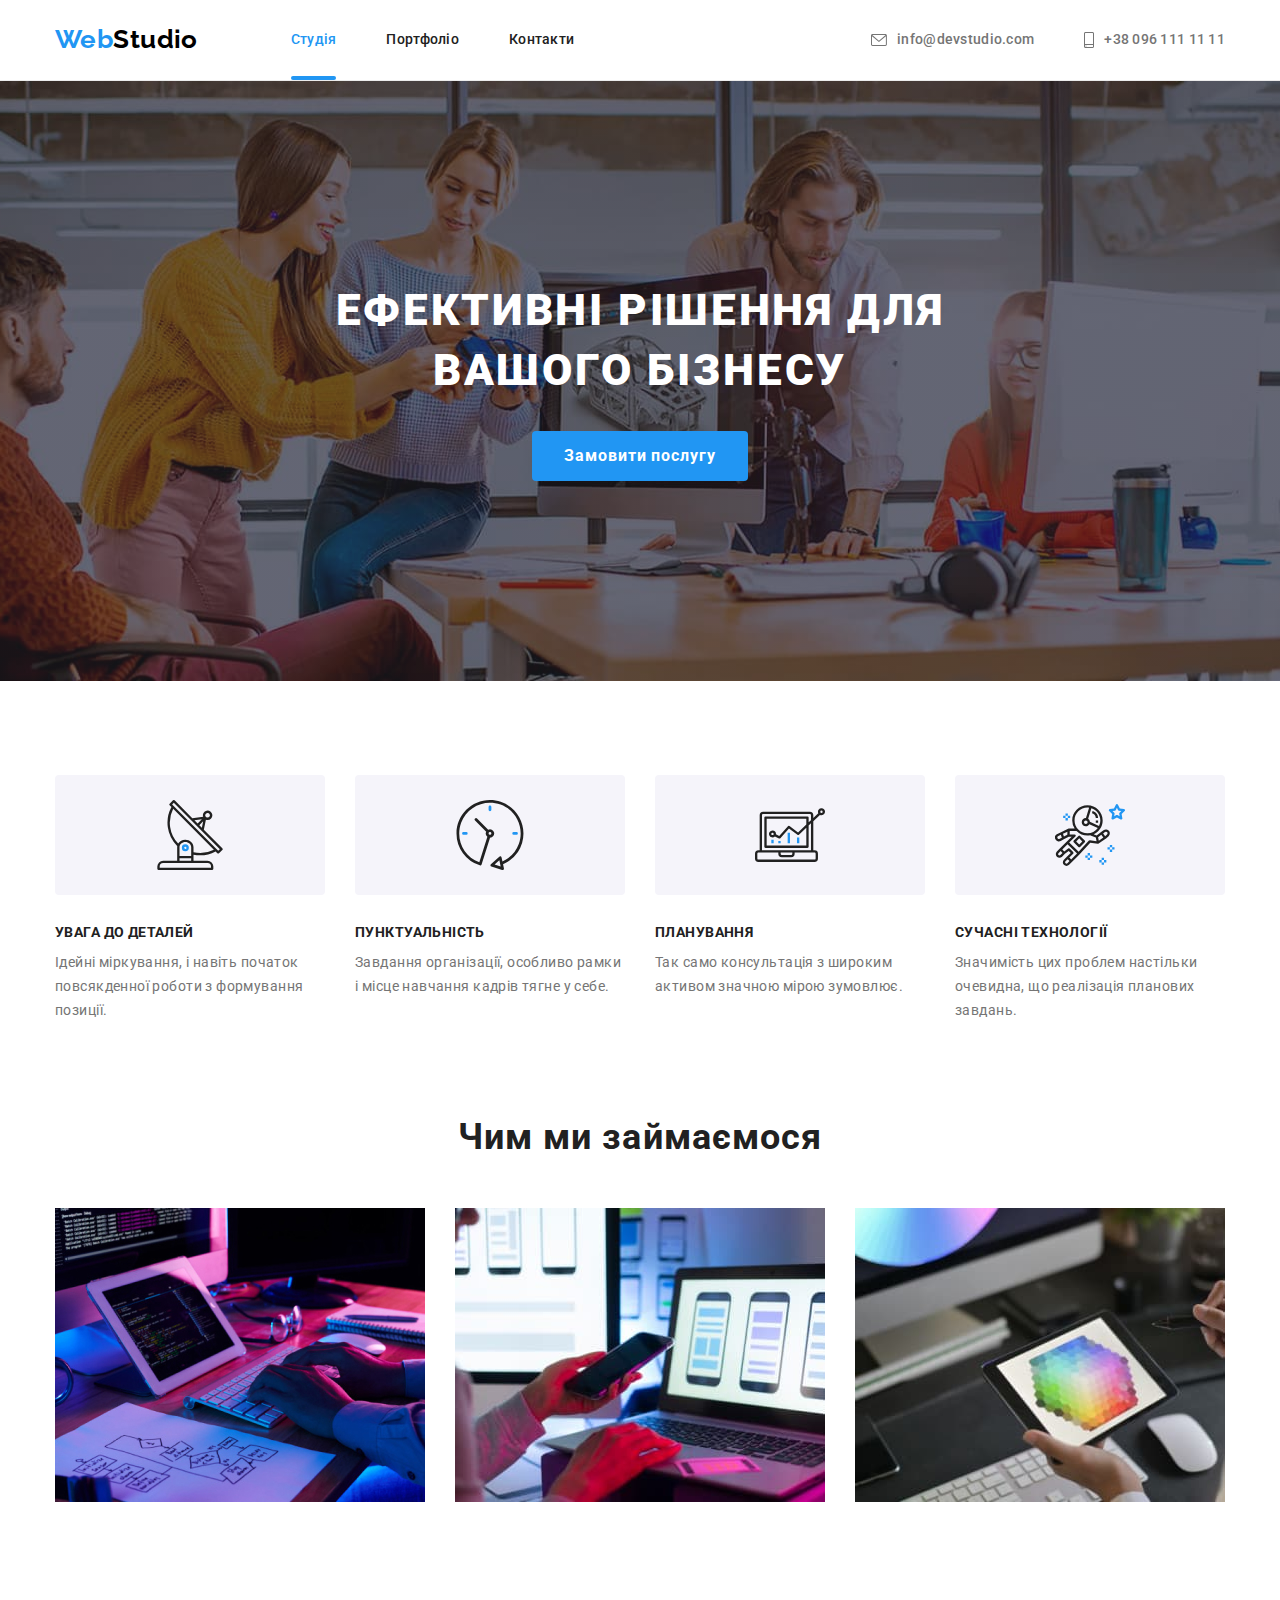
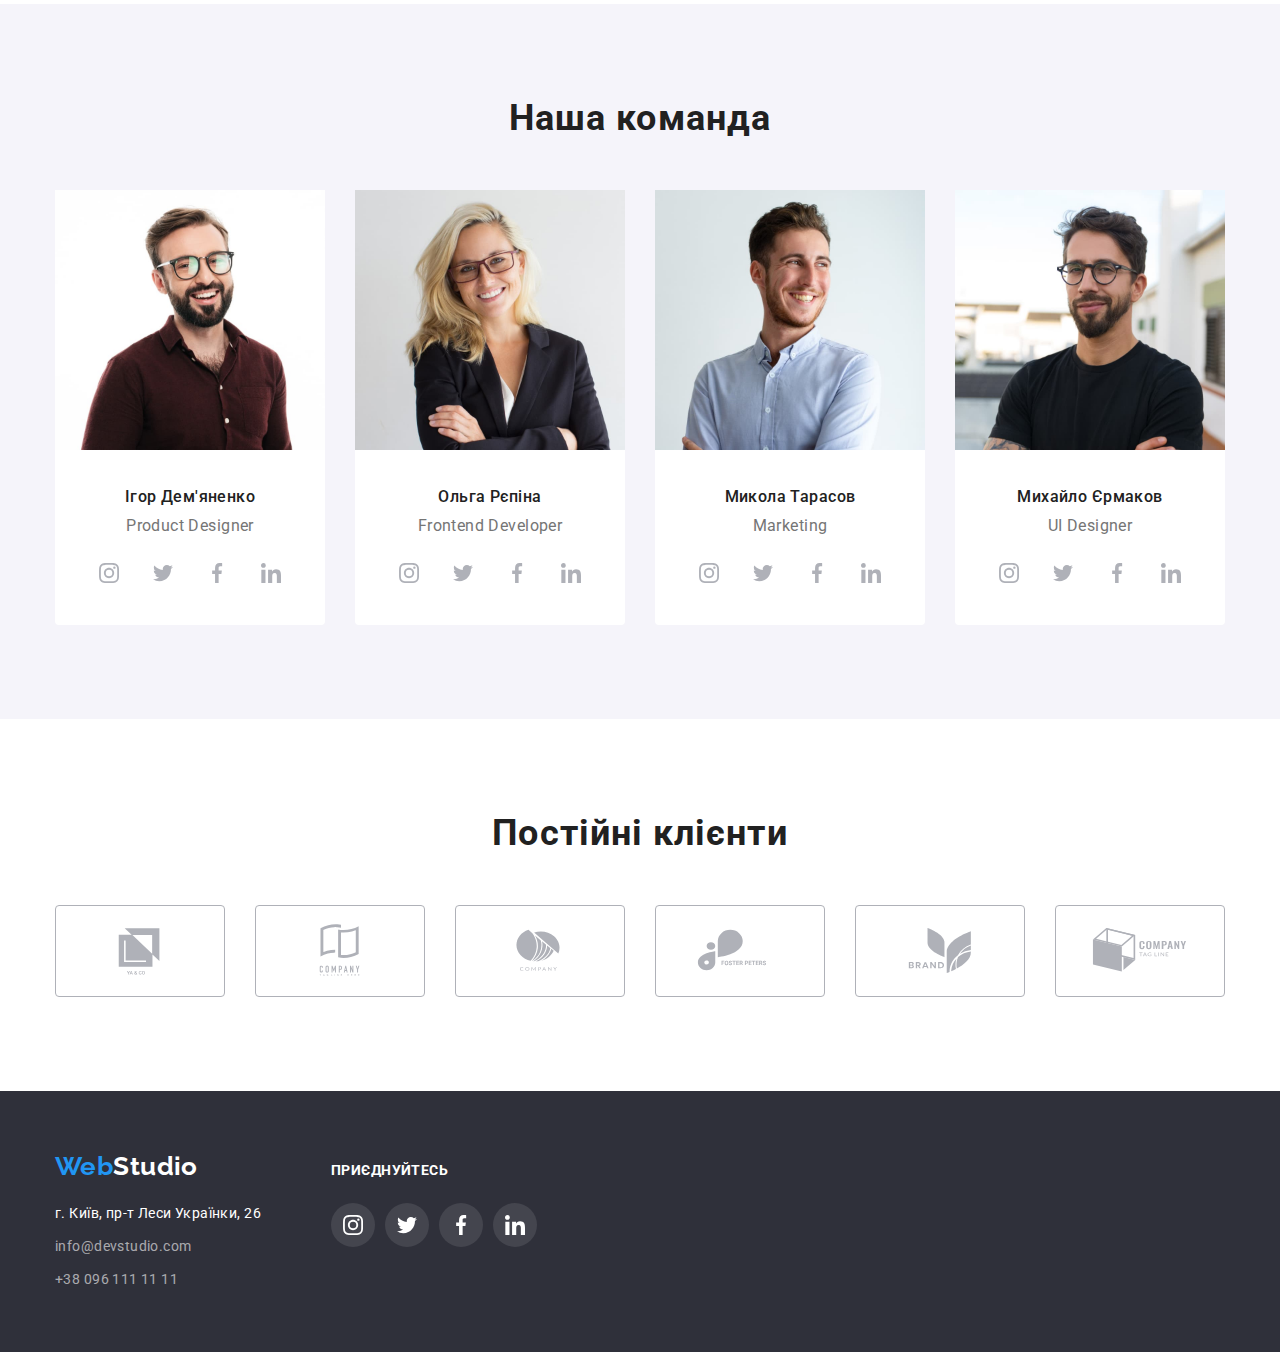
==== index.html @ 1174eaee "Homework5" ====
<!DOCTYPE html>
<html lang="uk">
  <head>
    <meta charset="UTF-8" />
    <meta http-equiv="X-UA-Compatible" content="IE=edge" />
    <meta name="viewport" content="width=device-width, initial-scale=1.0" />
    <title>Document</title>
    <link
      href="https://fonts.googleapis.com/css2?family=Raleway:wght@700&family=Roboto:wght@400;500;700;900&display=swap"
      rel="stylesheet"
    />
    <link
      rel="stylesheet"
      href="https://cdnjs.cloudflare.com/ajax/libs/modern-normalize/1.1.0/modern-normalize.min.css
"
    />
    <link rel="stylesheet" href="./css/styles.css" />
  </head>
  <body>
    <!-- Верхня лінія -->
    <header class="page-header">
      <!-- Меню nav -->
      <div class="container main-block">
        <nav class="main-nav">
          <a href="./index.html" class="logo"
            ><span class="logo-web">Web</span>Studio</a
          >
          <ul class="site-nav list">
            <li class="item">
              <a href="./index.html" class="link current">Студія</a>
            </li>
            <li class="item">
              <a href="./portfolio.html" class="link">Портфоліо</a>
            </li>
            <li class="item"><a href="#" class="link">Контакти</a></li>
          </ul>
        </nav>
        <ul class="contact-list list">
          <li class="item">
            <a href="mailto:info@devstudio.com" class="contact"
              ><svg class="item-mail" width="16" height="12">
                <use href="./images/icons.svg#icon-envelope"></use>
              </svg>
              info@devstudio.com</a
            >
          </li>
          <li class="item">
            <a href="tel:380961111111" class="contact"
              ><svg class="item-tel" width="10" height="16">
                <use href="./images/icons.svg#icon-smartphone"></use></svg
              >+38 096 111 11 11</a
            >
          </li>
        </ul>
      </div>
    </header>
    <main>
      <!-- Шапка -->
      <section class="hero">
        <div class="container">
          <h1 class="hero-title">
            Ефективні рішення для <br />
            вашого бізнесу
          </h1>
          <button data-modal-open type="button" class="button-primary">
            Замовити послугу
          </button>
        </div>
      </section>
      <!-- Особливості -->
      <section class="section unique">
        <div class="container">
          <h2 class="visually-hidden section-title">Наші переваги</h2>
          <ul class="feature-list list">
            <li class="item">
              <div class="item-features">
                <svg class="item-features-icon" width="70" height="70">
                  <use href="./images/icons.svg#icon-antenna"></use>
                </svg>
              </div>
              <h3 class="title">УВАГА ДО ДЕТАЛЕЙ</h3>
              <p class="description">
                Ідейні міркування, і навіть початок повсякденної роботи з
                формування позиції.
              </p>
            </li>
            <li class="item">
              <div class="item-features">
                <svg class="item-features-icon" width="70" height="70">
                  <use href="./images/icons.svg#icon-clock"></use>
                </svg>
              </div>
              <h3 class="title">ПУНКТУАЛЬНІСТЬ</h3>
              <p class="description">
                Завдання організації, особливо рамки і місце навчання кадрів
                тягне у себе.
              </p>
            </li>
            <li class="item">
              <div class="item-features">
                <svg class="item-features-icon" width="70" height="70">
                  <use href="./images/icons.svg#icon-diagram"></use>
                </svg>
              </div>
              <h3 class="title">ПЛАНУВАННЯ</h3>
              <p class="description">
                Так само консультація з широким активом значною мірою зумовлює.
              </p>
            </li>
            <li class="item">
              <div class="item-features">
                <svg class="item-features-icon" width="70" height="70">
                  <use href="./images/icons.svg#icon-astronaut"></use>
                </svg>
              </div>
              <h3 class="title">СУЧАСНІ ТЕХНОЛОГІЇ</h3>
              <p class="description">
                Значимість цих проблем настільки очевидна, що реалізація
                планових завдань.
              </p>
            </li>
          </ul>
        </div>
      </section>
      <!-- Чим ми займаємося -->
      <section class="section indent">
        <div class="container">
          <h2 class="section-title">Чим ми займаємося</h2>
          <ul class="list work">
            <li class="item">
              <div class="thumb">
                <img
                  class="view"
                  src="./images/img-1.jpg"
                  alt="Людина працює за комп'ютером"
                  width="370"
                />
                <p class="thumb-text">Десктопні додатки</p>
              </div>
            </li>
            <li class="item">
              <div class="thumb">
                <img
                  class="view"
                  src="./images/img-2(1).jpg"
                  alt="Людина звіряє інтерфейс у телефоні та варінти інтерфейсу на комп'ютері"
                  width="370"
                />
                <p class="thumb-text">Мобільні додатки</p>
              </div>
            </li>
            <li class="item">
              <div class="thumb">
                <img
                  class="view"
                  src="./images/img-3(1).jpg"
                  alt="Людина дивиться кольорову гамму"
                  width="370"
                />
                <p class="thumb-text">Дизайнерські рішення</p>
              </div>
            </li>
          </ul>
        </div>
      </section>
      <!-- Наша команда -->
      <section class="section team indent">
        <div class="container">
          <h2 class="section-title workers">Наша команда</h2>
          <ul class="list team">
            <li class="item">
              <img
                class="view"
                src="./images/img1.jpg"
                alt="Чоловік в окулярах сміється"
                width="270"
              />
              <div class="team-unit">
                <h3 class="name">Ігор Дем'яненко</h3>
                <p class="position" lang="en">Product Designer</p>
                <ul class="social-list list">
                  <li class="social">
                    <a class="social-link" href="#"
                      ><svg class="social-icon" width="20" height="20">
                        <use href="./images/icons.svg#icon-instagram"></use>
                      </svg>
                    </a>
                  </li>
                  <li class="social">
                    <a class="social-link" href="#"
                      ><svg class="social-icon" width="20" height="20">
                        <use href="./images/icons.svg#icon-twitter"></use>
                      </svg>
                    </a>
                  </li>
                  <li class="social">
                    <a class="social-link" href="#"
                      ><svg class="social-icon" width="20" height="20">
                        <use href="./images/icons.svg#icon-facebook"></use>
                      </svg>
                    </a>
                  </li>
                  <li class="social">
                    <a class="social-link" href="#"
                      ><svg class="social-icon" width="20" height="20">
                        <use href="./images/icons.svg#icon-linkedin"></use>
                      </svg>
                    </a>
                  </li>
                </ul>
              </div>
            </li>
            <li class="item">
              <img
                class="view"
                src="./images/img2.jpg"
                alt="Білокура жінка посміхається"
                width="270"
              />
              <div class="team-unit">
                <h3 class="name">Ольга Рєпіна</h3>
                <p class="position" lang="en">Frontend Developer</p>
                <ul class="social-list list">
                  <li class="social">
                    <a class="social-link" href="#"
                      ><svg class="social-icon" width="20" height="20">
                        <use href="./images/icons.svg#icon-instagram"></use>
                      </svg>
                    </a>
                  </li>
                  <li class="social">
                    <a class="social-link" href="#"
                      ><svg class="social-icon" width="20" height="20">
                        <use href="./images/icons.svg#icon-twitter"></use>
                      </svg>
                    </a>
                  </li>
                  <li class="social">
                    <a class="social-link" href="#"
                      ><svg class="social-icon" width="20" height="20">
                        <use href="./images/icons.svg#icon-facebook"></use>
                      </svg>
                    </a>
                  </li>
                  <li class="social">
                    <a class="social-link" href="#"
                      ><svg class="social-icon" width="20" height="20">
                        <use href="./images/icons.svg#icon-linkedin"></use>
                      </svg>
                    </a>
                  </li>
                </ul>
              </div>
            </li>
            <li class="item">
              <img
                class="view"
                src="./images/img3.jpg"
                alt="Чубатий чоловік посміхається та дивиться у бік"
                width="270"
              />
              <div class="team-unit">
                <h3 class="name">Микола Тарасов</h3>
                <p class="position" lang="en">Marketing</p>
                <ul class="social-list list">
                  <li class="social">
                    <a class="social-link" href="#"
                      ><svg class="social-icon" width="20" height="20">
                        <use href="./images/icons.svg#icon-instagram"></use>
                      </svg>
                    </a>
                  </li>
                  <li class="social">
                    <a class="social-link" href="#"
                      ><svg class="social-icon" width="20" height="20">
                        <use href="./images/icons.svg#icon-twitter"></use>
                      </svg>
                    </a>
                  </li>
                  <li class="social">
                    <a class="social-link" href="#"
                      ><svg class="social-icon" width="20" height="20">
                        <use href="./images/icons.svg#icon-facebook"></use>
                      </svg>
                    </a>
                  </li>
                  <li class="social">
                    <a class="social-link" href="#"
                      ><svg class="social-icon" width="20" height="20">
                        <use href="./images/icons.svg#icon-linkedin"></use>
                      </svg>
                    </a>
                  </li>
                </ul>
              </div>
            </li>
            <li class="item">
              <img
                class="view"
                src="./images/img4.jpg"
                alt="Бородатий чоловік в окулярах посміхається"
                width="270"
              />
              <div class="team-unit">
                <h3 class="name">Михайло Єрмаков</h3>
                <p class="position" lang="en">UI Designer</p>
                <ul class="social-list list">
                  <li class="social">
                    <a class="social-link" href="#"
                      ><svg class="social-icon" width="20" height="20">
                        <use href="./images/icons.svg#icon-instagram"></use>
                      </svg>
                    </a>
                  </li>
                  <li class="social">
                    <a class="social-link" href="#"
                      ><svg class="social-icon" width="20" height="20">
                        <use href="./images/icons.svg#icon-twitter"></use>
                      </svg>
                    </a>
                  </li>
                  <li class="social">
                    <a class="social-link" href="#"
                      ><svg class="social-icon" width="20" height="20">
                        <use href="./images/icons.svg#icon-facebook"></use>
                      </svg>
                    </a>
                  </li>
                  <li class="social">
                    <a class="social-link" href="#"
                      ><svg class="social-icon" width="20" height="20">
                        <use href="./images/icons.svg#icon-linkedin"></use>
                      </svg>
                    </a>
                  </li>
                </ul>
              </div>
            </li>
          </ul>
        </div>
      </section>
    </main>
    <!-- Const Clients -->
    <section class="section">
      <div class="container">
        <h2 class="section-title clients">Постійні клієнти</h2>
        <ul class="client-list list">
          <li class="client-item">
            <a href="" class="client-link"
              ><svg class="client-icon" width="106" height="60">
                <use href="./images/icons.svg#icon-logo-fist"></use>
              </svg>
            </a>
          </li>
          <li class="client-item">
            <a href="" class="client-link"
              ><svg class="client-icon" width="106" height="60">
                <use href="./images/icons.svg#icon-logo-second"></use></svg
            ></a>
          </li>
          <li class="client-item">
            <a href="" class="client-link"
              ><svg class="client-icon" width="106" height="60">
                <use href="./images/icons.svg#icon-logo-third"></use></svg
            ></a>
          </li>
          <li class="client-item">
            <a href="" class="client-link"
              ><svg class="client-icon" width="106" height="60">
                <use href="./images/icons.svg#icon-logo-forth"></use></svg
            ></a>
          </li>
          <li class="client-item">
            <a href="" class="client-link"
              ><svg class="client-icon" width="106" height="60">
                <use href="./images/icons.svg#icon-logo-fifth"></use></svg
            ></a>
          </li>
          <li class="client-item">
            <a href="" class="client-link"
              ><svg class="client-icon" width="106" height="60">
                <use href="./images/icons.svg#icon-logo-sixth"></use></svg
            ></a>
          </li>
        </ul>
      </div>
    </section>
    <!-- Підвал -->
    <footer class="bottom">
      <div class="container">
        <div>
          <a href="./index.html" class="logo-bottom"
            ><span class="logo-web">Web</span>Studio</a
          >
          <address class="footer-address">
            <ul class="list">
              <li>
                <a
                  href="https://goo.gl/maps/CPtrU1FHBa2aNyZL9"
                  target="_blank"
                  rel="noopener noreferrer nofollow"
                  class="location"
                  >г. Київ, пр-т Леси Українки, 26</a
                >
              </li>
              <li>
                <a href="mailto:info@devstudio.com" class="communication"
                  >info@devstudio.com</a
                >
              </li>
              <li>
                <a href="tel:380961111111" class="communication"
                  >+38 096 111 11 11</a
                >
              </li>
            </ul>
          </address>
        </div>
        <div class="social-footer">
          <h2 class="social-footer-name">Приєднуйтесь</h2>
          <ul class="social-footer-list list">
            <li class="social">
              <a class="social-footer-link" href="#"
                ><svg class="social-footer-icon" width="20" height="20">
                  <use href="./images/icons.svg#icon-instagram"></use>
                </svg>
              </a>
            </li>
            <li class="social">
              <a class="social-footer-link" href="#"
                ><svg class="social-footer-icon" width="20" height="20">
                  <use href="./images/icons.svg#icon-twitter"></use>
                </svg>
              </a>
            </li>
            <li class="social">
              <a class="social-footer-link" href="#"
                ><svg class="social-footer-icon" width="20" height="20">
                  <use href="./images/icons.svg#icon-facebook"></use>
                </svg>
              </a>
            </li>
            <li class="social">
              <a class="social-footer-link" href="#"
                ><svg class="social-footer-icon" width="20" height="20">
                  <use href="./images/icons.svg#icon-linkedin"></use>
                </svg>
              </a>
            </li>
          </ul>
        </div>
      </div>
    </footer>
    <div class="backdrop is-hidden" data-modal>
      <div class="modal">
        <button class="modal-close" data-modal-close>
          <svg
            class="close-button"
            version="1.1"
            xmlns="http://www.w3.org/2000/svg"
            width="18"
            height="18"
            viewBox="0 0 32 32"
          >
            <path
              d="M26.667 7.303l-1.97-1.97-7.808 7.808-7.808-7.808-1.97 1.97 7.808 7.808-7.808 7.808 1.97 1.97 7.808-7.808 7.808 7.808 1.97-1.97-7.808-7.808 7.808-7.808z"
            ></path>
          </svg>
        </button>
      </div>
    </div>
    <script src="./js/modal.js"></script>
  </body>
</html>
---- css/styles.css ----
:root {
    --primary-text-color: #212121;
    --title-text-color: #757575;
    --accent-color: #2196f3;
    --contrast-color: #ffffff;
    --grey-bg-color: #2F303A;

}

body {
    color: var(--title-text-color);
    font-family: Roboto, sans-serif;
    font-size: 14px;
    line-height: 1.71;
    letter-spacing: 0.03em;
}

.section {
padding-top: 94px;
padding-bottom: 94px;
}

.page-header {
    border-bottom-width: 1px;
    border-bottom-color: #ececec;
    border-bottom-style: solid;
    max-width: 1600px;
    background-position: center;
    margin: auto;

}

 .container {
     width: 1200px;
     padding-right: 15px;
     padding-left: 15px;
     margin-left: auto;
     margin-right: auto;
     align-items: center;
 }

.main-block {
    display: flex;
    align-items: center;
}

.logo {
    color: #000000;
    text-decoration: none;
    font-family: Raleway, cursive;
    font-weight: 700;
    font-size: 26px;
    line-height: 1.2;
 }

.logo-web {
    color: var(--accent-color);
    text-decoration: none;
    font-family: Raleway, cursive;
    font-weight: 700;
    font-size: 26px;
    line-height: 1.2;
}

 .list {
    list-style: none;
    margin-top: 0;
    margin-bottom: 0;
    padding-left: 0;
 }

 /*  Site nav */

.site-nav {
    padding-left: 0;
}

.site-nav.list {
    margin-left: 93px;
}

.site-nav .link {
    color: var(--primary-text-color);
    text-decoration: none;
    font-weight: 500;
    line-height: 1.14;
    letter-spacing: 0.02em;
    padding: 32px 0;
    display: block;

    transition-property: color;
    transition-duration: 250ms;
    transition-timing-function: cubic-bezier(0.4, 0, 0.2, 1);
 }

.site-nav {
    display: flex;    
 }

.site-nav .item {
    margin-right: 50px;
    display: flex;

 }

.site-nav .item:last-child {
    margin-right: 0;
 }

.current {
    position: relative;
}

.current::after {
    content: '';
    position: absolute;
    bottom: 0;

    height: 4px;
    width: 100%;
    background-color: var(--accent-color);
    border-radius: 2px;
} 

 .site-nav .link:hover, 
 .site-nav .link:focus {
     color: var(--accent-color);
 }

 .site-nav .link.current {
     color: var(--accent-color);
     display: flex;
 }


.main-nav {
    display: flex;
    align-items: center;
}


.contact-list {
    display: flex;
    margin-left: auto;
    gap: 50px;
}

.contact {
    color: var(--title-text-color);
    text-decoration: none;
    font-weight: 500;
    font-size: 14px;
    line-height: 1.14;
    letter-spacing: 0.02em;
    padding-top: 32px;
    padding-bottom: 32px;
    display: flex;

    transition-property: color;
    transition-duration: 250ms;
    transition-timing-function: cubic-bezier(0.4, 0, 0.2, 1);
}


.item-mail,
.item-tel {
    fill: currentColor;
    margin-right: 10px;
 align-self: center;
}

.contact.list .item + .item {
    margin-left: 50px;
}

.contact:hover,
.contact:focus {
    color: var(--accent-color);
}

/* Hero */
.hero {
    max-width: 1600px;
    background-color: #C4C4C4;
    text-align: center;
    padding: 200px 0;
    background-image: linear-gradient(to top left, rgba(47, 48, 58, 0.4), rgba(47, 48, 58, 0.4)), url(../images/img-fon.jpg);
    background-repeat: no-repeat;
    background-position: center;
    margin: auto;
}

 .hero-title {
    margin-top: 0;
    margin-bottom: 30px;
    color: var(--contrast-color);
    font-weight: 900;
    font-size: 44px;
    line-height: 1.36;
    letter-spacing: 0.06em;
    text-transform: uppercase;
}

 /* Section */

 .section-title {
    color: var(--primary-text-color);
    font-weight: 700;
    font-size: 36px;
    line-height: 1.16;
    text-align: center;
    letter-spacing: 0.03em;
    list-style: none;
    margin-top: 0;
    margin-bottom: 50px;
 }

 /* Features */

 .feature-list.list{
    display: flex;
 }

 .feature-list.list .item + .item {
     margin-left: 30px;
 }

 .feature-list .title {
    color: var(--primary-text-color);
    font-weight: 700;
    font-size: 14px;
    line-height: 1.14;
    letter-spacing: 0.03em;
    text-transform: uppercase;
    margin-top: 0;
    margin-bottom: 0;
}

.title {
    margin-bottom: 10px;
}

 .feature-list {
    list-style: none;
 }

.description {
    font-size: 14px;
    line-height: 1.71;
    margin-top: 10px;
    margin-bottom: 0;
    max-width: 270px;
}

.unique {
    padding-bottom: 0;
}

.item-features {
    min-width: 270px;
    height: 120px;
    background-color: #F5F4FA;
    border-radius: 4px;
    margin-bottom: 30px;
    display: flex;
    align-content: center;
    justify-content: center;
    align-items: center;
}

.item-features:hover,
.item-features:focus {
cursor: pointer;
}

.item-features-icon {
    fill: currentColor;
}

/* What we do */

.list.work {
display: flex;
}

.list.work .item +.item {
    margin-left: 30px;
}

/* Team */

.name {
    color: var(--primary-text-color);
    font-weight: 500;
    font-size: 16px;
    line-height: 1.17;
    margin-bottom: 10px;
    margin-top: 0;
    text-align: center;
}

.position {
    font-size: 16px;
    line-height: 1.17;
    margin-top: 0;
    margin-bottom: 16px;
    text-align: center;
}   

.workers {
    margin-top: 0;
    margin-bottom: 50px;
}

.team-unit {
padding: 30px 0;
}

.team {
    background-color: #F5F4FA;
}

.team .item {
border-radius: 0px 0px 4px 4px;
background-color: var(--contrast-color);
}

.team .item:hover {
    box-shadow: 0px 1px 3px rgba(0, 0, 0, 0.12), 0px 1px 1px rgba(0, 0, 0, 0.14), 0px 2px 1px rgba(0, 0, 0, 0.2);
}

.view {
    display: inline-block;
}

.list.team {
    display: flex;
}

.list.team .item + .item {
    margin-left: 30px;
}

.position-icon {
    fill: #AFB1B8;
}

.social-list {
    display: flex;
    gap: 10px;
    justify-content: center;
    list-style: none;
}

.social-link {
    display: inline-flex   ;
    width: 44px;
    height: 44px;
    border-radius: 50%;
    align-items: center;
    justify-content: center;
    background-color: var(--contrast-color);
    color: #AFB1B8;

    transition-property: background-color, color;
    transition-duration: 250ms;
    transition-timing-function: cubic-bezier(0.4, 0, 0.2, 1);
}

.social-link:hover,
.social-link:focus {
    background-color: var(--accent-color);
    color: var(--contrast-color);
}

.social-icon {
    fill: currentColor;
}

/* Button */

.button {
    display: inline-block;
    color: var(--primary-text-color);
    background-color: var(--contrast-color);
    font-family: Roboto, sans-serif;
    text-align: center;
    cursor: pointer;
    border-style: none;
    box-sizing: border-box;
}

.button-primary {
    border-radius: 4px;
    color: var(--contrast-color);
    background-color: var(--accent-color);
    min-width: 216px;
    font-weight: 700;
    font-size: 16px;
    line-height: 1.88;
    letter-spacing: 0.06em;
    border: transparent;
    padding: 10px 32px;

    transition-property: background-color;
    transition-duration: 250ms;
    transition-timing-function: cubic-bezier(0.4, 0, 0.2, 1);}

.button-primary:hover,
.button-primary:focus {
color: var(--contrast-color);
background: #188CE8;
cursor: pointer;
} 


.button-secondary {
    color: var(--primary-text-color);
    background-color: var(--contrast-color);
    min-width: 73px;
    font-weight: 500;
    font-size: 16px;
    line-height: 1.62;  
    border-radius: 4px;
    padding: 6px 22px;
    border: transparent;
    letter-spacing: 0.03em;
    background: #F5F4FA;
    cursor: pointer;

    transition-property: color, background-color, shadow;
    transition-duration: 500ms;
    transition-timing-function: cubic-bezier(0.4, 0, 0.2, 1);
}   


.button-secondary.different {
    padding: 6px 25px;
}

.button-secondary:hover,
.button-secondary:focus {
    color: var(--contrast-color);
    background-color: var(--accent-color);
    box-shadow: 0px 2px 2px 0px rgba(0, 0, 0, 0.12),
    0px 1px 2px 0px rgba(0, 0, 0, 0.08),
0px 3px 1px 0px rgba(0, 0, 0, 0.1);
}

/* Постійні клієнти */

.section-title.clients {
    margin-bottom: 50px;
}

.client-list {
    display: flex;
    gap: 30px;
}

.client-link {
    display: inline-flex;
    width: 170px;
    height: 92px;
    border-radius: 4px;
    border: 1px solid #AFB1B8;
    align-items: center;
    justify-content: center;
    background-color: transparent;
    color: #AFB1B8;

    transition-property: color, border;
    transition-duration: 250ms;
    transition-timing-function: cubic-bezier(0.4, 0, 0.2, 1);
}

.client-icon {
    fill: currentColor;
}

.client-link:hover,
.client-link:focus {
    color: var(--accent-color);
    border: 1px solid var(--accent-color);
}

/* Підвал */

.bottom {
    padding: 60px 0;
    background-color: var(--grey-bg-color);
    max-width: 1600px;
    background-position: center;
    margin: auto;
}

.logo-bottom {
color: var(--contrast-color);
display: inline-block;
text-decoration: none;
font-family: Raleway, cursive;
font-weight: 700;
font-size: 26px;
line-height: 1.19;
margin-bottom: 20px;
}

.location {
    color: var(--contrast-color);
    font-size: 14px;
    line-height: 1.71;
    text-decoration: none;
    font-style: normal;
    margin-top: 20px;
    margin-bottom: 9px;
}  

.footer-address {
    font-style: normal;
    display: flex;
}

.footer-address li:not(:last-child) {
    margin-bottom: 9px;
}

.communication {
    color: rgba(255, 255, 255, 0.6);
    text-decoration: none;
    font-size: 14px;
    line-height: 1.71;
    letter-spacing: 0.03em;

    transition-property: color;
    transition-duration: 250ms;
    transition-timing-function: cubic-bezier(0.4, 0, 0.2, 1);
}

.communication:hover,
.communication:focus {
    color: var(--accent-color);
}


.bottom .container {
    display: flex;
    gap: 70px;
    align-items: baseline;
}

.social-footer-list {
    display: flex;
    gap: 10px;
}

.social-footer-name {
    text-transform: uppercase;
    color: var(--contrast-color);
    margin-bottom: 20px;
    margin-top: 0;
    font-size: 14px;
}

.social-footer-link {
    display: inline-flex;
    width: 44px;
    height: 44px;
    border-radius: 50%;
    align-items: center;
    justify-content: center;
    background-color: rgba(255, 255, 255, 0.1);
    color: #AFB1B8;
    padding: 0;

    transition-property: background-color, color;
    transition-duration: 250ms;
    transition-timing-function: cubic-bezier(0.4, 0, 0.2, 1);
}


.social-footer-link:hover,
.social-footer-link:focus {
    background-color: var(--accent-color);
    color: var(--contrast-color);
}

.social-footer-icon {
    fill: var(--contrast-color);
}

/* Second page - Main */

.list.portfolio {
    display: flex;
justify-content: center;
margin-bottom: 50px;
}

.list.portfolio .item:not(:first-child) {
    margin-left: 8px;
}

.type-button {
    margin-bottom: 34px;
    margin-top: 0;
}

.portfolio > .border {
border: 1px solid #EEEEEE;
width: 370px;
}

.list.model {
    display: flex;
    flex-wrap: wrap;
    }

.list.model .item {
    margin-right: 30px;
    margin-bottom: 30px;
    display: block;
    line-height: 0;
    }

.list.model .item:hover {
    box-shadow: 1px 4px 6px 0px rgba(0, 0, 0, 0.16),
    0px 4px 4px 0px rgba(0, 0, 0, 0.06),
    0px 1px 1px 0px rgba(0, 0, 0, 0.12);
}


.list.model .item:nth-child(3n) {
    margin-right: 0px;
} 

 .list.model .item:nth-last-child(-n + 3) {
margin-bottom: 0;
 }

/* Позиціонування та перехід блоку Чим ми займаємося */

.thumb {
    position: relative;
    overflow: hidden;
}

.thumb-text {
    position: absolute;
    width: 100%;
    height: 70px;
    bottom: 0;
    margin: 0;
    right: 0;
    background-color: rgba(47, 48, 58, 0.8);
    color: var(--contrast-color);
    text-transform: uppercase;
    line-height: 1.14;
    padding-top: 27px;
    padding-bottom: 27px;
    justify-content: center;
    display: flex;
    opacity: 0;
    font-weight: 700;
    transform: box-shadow, translate(100%, 100%);
    transition-property: transform;
}

.list.work .item:hover .thumb-text,
.list.work .item:focus .thumb-text {
    opacity: 1;
    transition: transform 250ms cubic-bezier(0.4, 0, 0.2, 1);
}

.list.model .border {
    border: 1px solid #EEEEEE;
}

.product {
    color: #212121;
    font-weight: 700;
    font-size: 18px;
    line-height: 2;
    letter-spacing: 0.06em;
    margin-top: 20px;
    padding-left: 24px;
    margin-bottom: 0;
}

.product-link {
    text-decoration: none;
    color: inherit;
    display: block;
}

.product-type {
font-size: 16px;
line-height: 1.87;
margin-top: 4px;
padding-left: 24px;
padding-bottom: 20px;
margin-bottom: 0;
}

.visually-hidden {
    position: absolute;
    width: 1px;
    height: 1px;
    margin: -1px;
    border: 0;
    padding: 0;

    white-space: nowrap;
    clip-path: inset(100%);
    clip: rect(0 0 0 0);
    overflow: hidden;
}

.card-product  {
    display: flex;
    position: relative;
    overflow: hidden; 
}

/* Позиціонування та перехід блоку Портфоліо*/

.card-product-text {
    position: absolute;
    width: 100%;
    height: 100%;
    bottom: 0;
    margin: 0; 
    right: 0;
    background-color: rgba(33, 150, 243, 0.9);
    color: var(--contrast-color);
    font-size: 18px;
    line-height: 1.6;
    align-items: center;
    padding: 0 24px;
    display: flex;
    opacity: 0;

    transition-property: transform;
    transform: translate(100%, 100%);
    transform: translateY(100%);
} 



.list.model .product-link:hover .card-product-text,
.list.model .product-link:focus .card-product-text {
opacity: 1;
transform: translateY(0);
transition: transform 250ms cubic-bezier(0.4, 0, 0.2, 1);
}

/* Перехід тіні у секції Команда */

.list.work .item:hover {
    opacity: 1;
    transform: translateY(0);
    transition: box-shadow 250ms cubic-bezier(0.4, 0, 0.2, 1);;
    transition-property: ;
} 

/* Modal */

.backdrop {
    position: fixed;
    background-color: rgba(0, 0, 0, 0.2);
    top: 0;
    left: 0;
    visibility: visible;

    width: 100%;
    height: 100%;

    opacity: 1;
    transform: translateY(0);
    transition: transform 250ms cubic-bezier(0.4, 0, 0.2, 1);
}

.backdrop.is-hidden {
    opacity: 0;
    pointer-events: none;
    visibility: hidden;
        
    transition-property: transform;
    transform: translate(100%, 100%);
    transform: translateY(100%);
}

.modal {
    position: absolute;
    top: 50%;
    left: 50%;
    transform: translate(-50%, -50%);

    min-width: 528px;
    min-height: 581px;

    background-color: var(--contrast-color);
}

.modal-close {
    position: absolute;
    display: flex;
    top: 8px;
    right: 8px;
        
    width: 30px;
    height: 30px;
    border-radius: 50%;
    border: 1px solid rgba(0, 0, 0, 0.1);
        
    background-color: var(--contrast-color);
}

.close-button {    
    position: absolute;
    top: 50%;
    left: 50%;
    transform: translate(-50%, -50%);


    height: 18px;
    min-width: 18px;
}
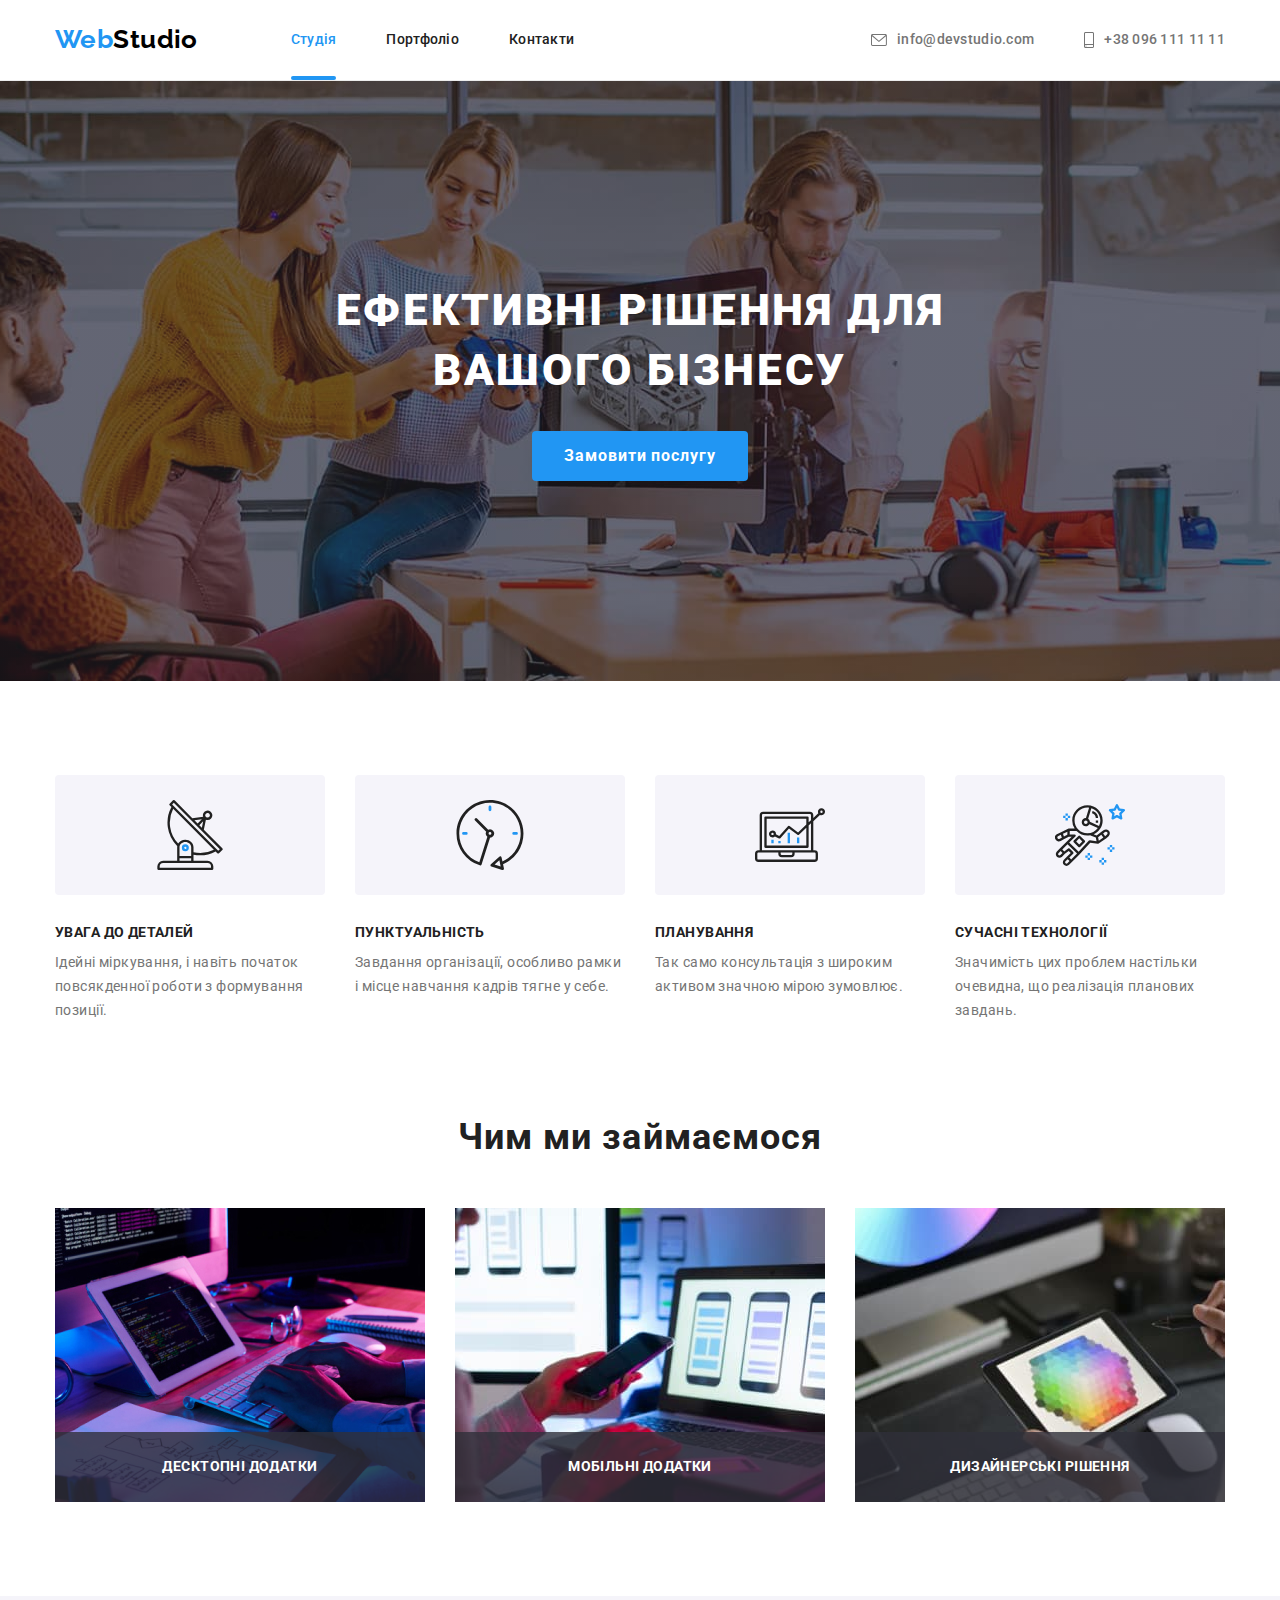
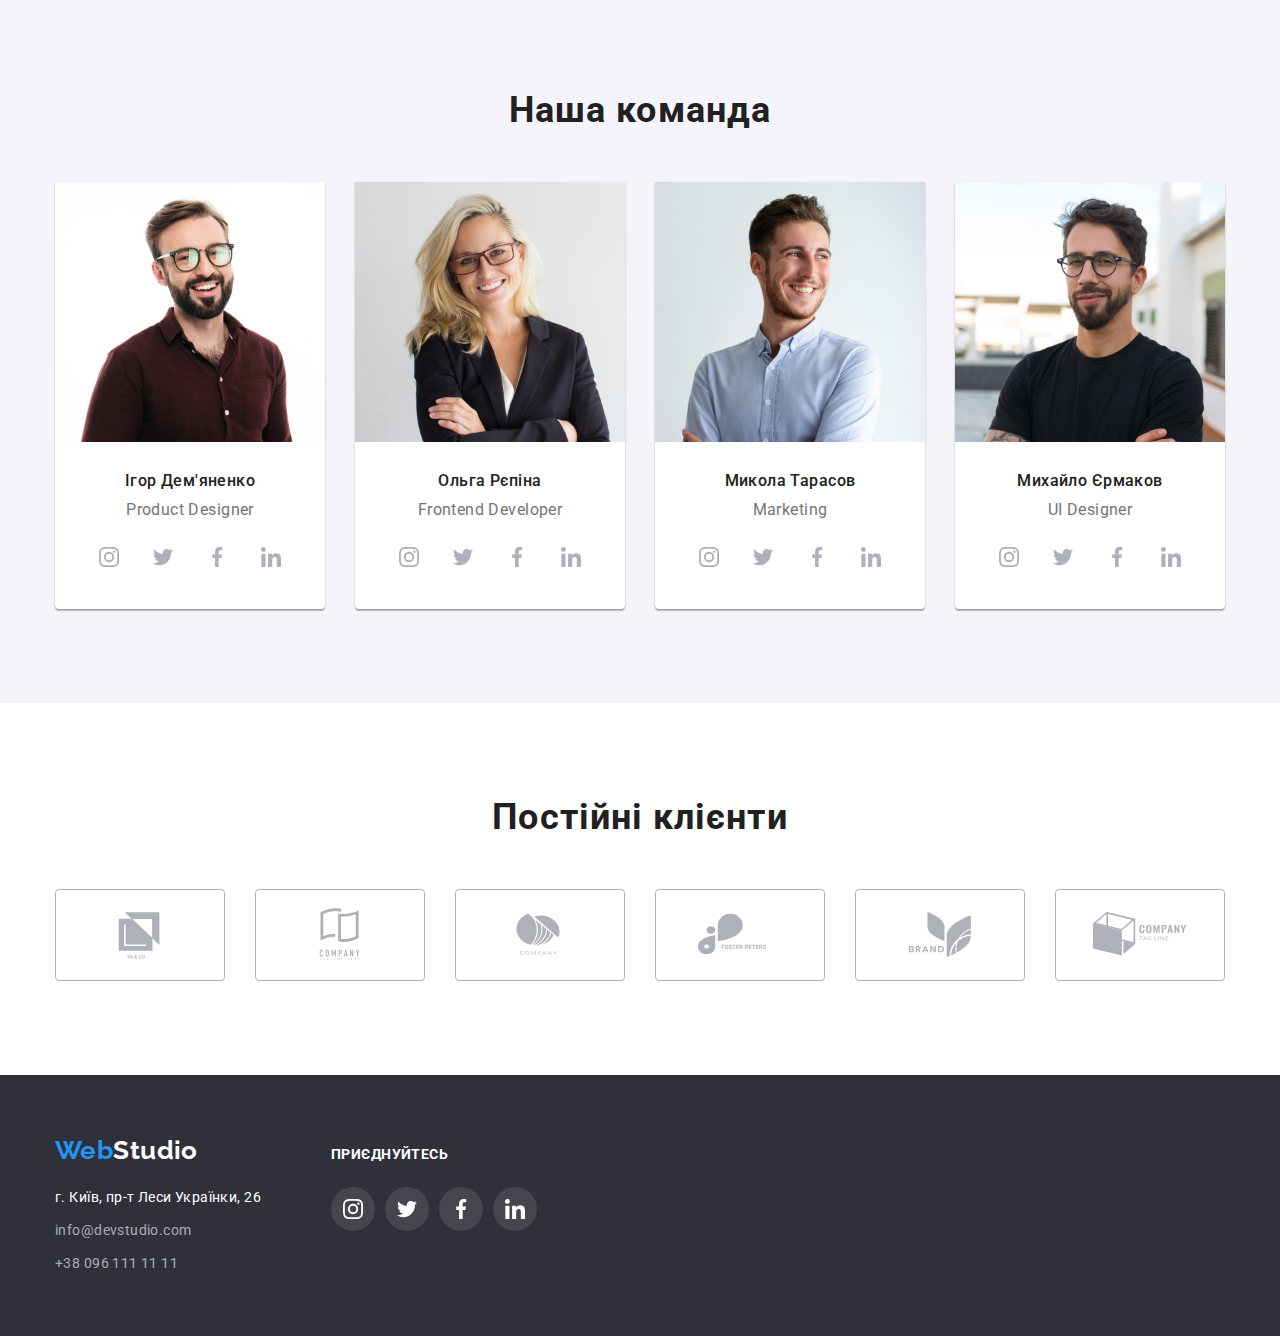
==== commit d6aac110: "Fixed bugs" ====
--- a/index.html
+++ b/index.html
@@ -127,38 +127,32 @@
         <div class="container">
           <h2 class="section-title">Чим ми займаємося</h2>
           <ul class="list work">
-            <li class="item">
-              <div class="thumb">
-                <img
-                  class="view"
-                  src="./images/img-1.jpg"
-                  alt="Людина працює за комп'ютером"
-                  width="370"
-                />
-                <p class="thumb-text">Десктопні додатки</p>
-              </div>
-            </li>
-            <li class="item">
-              <div class="thumb">
-                <img
-                  class="view"
-                  src="./images/img-2(1).jpg"
-                  alt="Людина звіряє інтерфейс у телефоні та варінти інтерфейсу на комп'ютері"
-                  width="370"
-                />
-                <p class="thumb-text">Мобільні додатки</p>
-              </div>
-            </li>
-            <li class="item">
-              <div class="thumb">
-                <img
-                  class="view"
-                  src="./images/img-3(1).jpg"
-                  alt="Людина дивиться кольорову гамму"
-                  width="370"
-                />
-                <p class="thumb-text">Дизайнерські рішення</p>
-              </div>
+            <li class="thumb">
+              <img
+                class="view"
+                src="./images/img-1.jpg"
+                alt="Людина працює за комп'ютером"
+                width="370"
+              />
+              <p class="thumb-text">Десктопні додатки</p>
+            </li>
+            <li class="thumb">
+              <img
+                class="view"
+                src="./images/img-2(1).jpg"
+                alt="Людина звіряє інтерфейс у телефоні та варінти інтерфейсу на комп'ютері"
+                width="370"
+              />
+              <p class="thumb-text">Мобільні додатки</p>
+            </li>
+            <li class="thumb">
+              <img
+                class="view"
+                src="./images/img-3(1).jpg"
+                alt="Людина дивиться кольорову гамму"
+                width="370"
+              />
+              <p class="thumb-text">Дизайнерські рішення</p>
             </li>
           </ul>
         </div>
@@ -454,17 +448,8 @@
     <div class="backdrop is-hidden" data-modal>
       <div class="modal">
         <button class="modal-close" data-modal-close>
-          <svg
-            class="close-button"
-            version="1.1"
-            xmlns="http://www.w3.org/2000/svg"
-            width="18"
-            height="18"
-            viewBox="0 0 32 32"
-          >
-            <path
-              d="M26.667 7.303l-1.97-1.97-7.808 7.808-7.808-7.808-1.97 1.97 7.808 7.808-7.808 7.808 1.97 1.97 7.808-7.808 7.808 7.808 1.97-1.97-7.808-7.808 7.808-7.808z"
-            ></path>
+          <svg class="close-button" width="18" height="18">
+            <use href="./images/icons.svg#close-button"></use>
           </svg>
         </button>
       </div>
--- a/css/styles.css
+++ b/css/styles.css
@@ -16,8 +16,8 @@
 }
 
 .section {
-padding-top: 94px;
-padding-bottom: 94px;
+    padding-top: 94px;
+    padding-bottom: 94px;
 }
 
 .page-header {
@@ -27,7 +27,6 @@
     max-width: 1600px;
     background-position: center;
     margin: auto;
-
 }
 
  .container {
@@ -132,12 +131,10 @@
      display: flex;
  }
 
-
 .main-nav {
     display: flex;
     align-items: center;
 }
-
 
 .contact-list {
     display: flex;
@@ -166,7 +163,7 @@
 .item-tel {
     fill: currentColor;
     margin-right: 10px;
- align-self: center;
+    align-self: center;
 }
 
 .contact.list .item + .item {
@@ -179,6 +176,7 @@
 }
 
 /* Hero */
+
 .hero {
     max-width: 1600px;
     background-color: #C4C4C4;
@@ -270,24 +268,25 @@
 
 .item-features:hover,
 .item-features:focus {
-cursor: pointer;
+    cursor: pointer;
 }
 
 .item-features-icon {
     fill: currentColor;
 }
 
-/* What we do */
+/* ---------------------What we do--------------------- */
 
 .list.work {
-display: flex;
+    display: flex;
+    gap: 30px;
 }
 
 .list.work .item +.item {
     margin-left: 30px;
 }
 
-/* Team */
+/* ---------------------Team ---------------------*/
 
 .name {
     color: var(--primary-text-color);
@@ -313,7 +312,7 @@
 }
 
 .team-unit {
-padding: 30px 0;
+    padding: 30px 0;
 }
 
 .team {
@@ -321,16 +320,13 @@
 }
 
 .team .item {
-border-radius: 0px 0px 4px 4px;
-background-color: var(--contrast-color);
-}
-
-.team .item:hover {
+    border-radius: 0px 0px 4px 4px;
+    background-color: var(--contrast-color);
     box-shadow: 0px 1px 3px rgba(0, 0, 0, 0.12), 0px 1px 1px rgba(0, 0, 0, 0.14), 0px 2px 1px rgba(0, 0, 0, 0.2);
 }
 
 .view {
-    display: inline-block;
+    display: block;
 }
 
 .list.team {
@@ -377,7 +373,7 @@
     fill: currentColor;
 }
 
-/* Button */
+/* ---------------------Button ---------------------*/
 
 .button {
     display: inline-block;
@@ -404,15 +400,15 @@
 
     transition-property: background-color;
     transition-duration: 250ms;
-    transition-timing-function: cubic-bezier(0.4, 0, 0.2, 1);}
+    transition-timing-function: cubic-bezier(0.4, 0, 0.2, 1);
+}
 
 .button-primary:hover,
 .button-primary:focus {
-color: var(--contrast-color);
-background: #188CE8;
-cursor: pointer;
+    color: var(--contrast-color);
+    background: #188CE8;
+    cursor: pointer;
 } 
-
 
 .button-secondary {
     color: var(--primary-text-color);
@@ -428,12 +424,11 @@
     background: #F5F4FA;
     cursor: pointer;
 
-    transition-property: color, background-color, shadow;
+    transition-property: color, background-color, box-shadow;
     transition-duration: 500ms;
     transition-timing-function: cubic-bezier(0.4, 0, 0.2, 1);
 }   
 
-
 .button-secondary.different {
     padding: 6px 25px;
 }
@@ -444,10 +439,10 @@
     background-color: var(--accent-color);
     box-shadow: 0px 2px 2px 0px rgba(0, 0, 0, 0.12),
     0px 1px 2px 0px rgba(0, 0, 0, 0.08),
-0px 3px 1px 0px rgba(0, 0, 0, 0.1);
-}
-
-/* Постійні клієнти */
+    0px 3px 1px 0px rgba(0, 0, 0, 0.1);
+}
+
+/* ---------------------Постійні клієнти ---------------------*/
 
 .section-title.clients {
     margin-bottom: 50px;
@@ -484,25 +479,24 @@
     border: 1px solid var(--accent-color);
 }
 
-/* Підвал */
+/*--------------------- Підвал--------------------- */
 
 .bottom {
     padding: 60px 0;
     background-color: var(--grey-bg-color);
-    max-width: 1600px;
     background-position: center;
     margin: auto;
 }
 
 .logo-bottom {
-color: var(--contrast-color);
-display: inline-block;
-text-decoration: none;
-font-family: Raleway, cursive;
-font-weight: 700;
-font-size: 26px;
-line-height: 1.19;
-margin-bottom: 20px;
+    color: var(--contrast-color);
+    display: inline-block;
+    text-decoration: none;
+    font-family: Raleway, cursive;
+    font-weight: 700;
+    font-size: 26px;
+    line-height: 1.19;
+    margin-bottom: 20px;
 }
 
 .location {
@@ -540,7 +534,6 @@
 .communication:focus {
     color: var(--accent-color);
 }
-
 
 .bottom .container {
     display: flex;
@@ -577,7 +570,6 @@
     transition-timing-function: cubic-bezier(0.4, 0, 0.2, 1);
 }
 
-
 .social-footer-link:hover,
 .social-footer-link:focus {
     background-color: var(--accent-color);
@@ -588,12 +580,12 @@
     fill: var(--contrast-color);
 }
 
-/* Second page - Main */
+/* ---------------------Second page - Main ---------------------*/
 
 .list.portfolio {
     display: flex;
-justify-content: center;
-margin-bottom: 50px;
+    justify-content: center;
+    margin-bottom: 50px;
 }
 
 .list.portfolio .item:not(:first-child) {
@@ -606,8 +598,8 @@
 }
 
 .portfolio > .border {
-border: 1px solid #EEEEEE;
-width: 370px;
+    border: 1px solid #EEEEEE;
+    width: 370px;
 }
 
 .list.model {
@@ -622,22 +614,22 @@
     line-height: 0;
     }
 
-.list.model .item:hover {
+.product-link:hover,
+.product-link:focus {
     box-shadow: 1px 4px 6px 0px rgba(0, 0, 0, 0.16),
     0px 4px 4px 0px rgba(0, 0, 0, 0.06),
     0px 1px 1px 0px rgba(0, 0, 0, 0.12);
 }
 
-
 .list.model .item:nth-child(3n) {
     margin-right: 0px;
 } 
 
  .list.model .item:nth-last-child(-n + 3) {
-margin-bottom: 0;
- }
-
-/* Позиціонування та перехід блоку Чим ми займаємося */
+    margin-bottom: 0;
+ }
+
+/* ---------------------Позиціонування та перехід блоку Чим ми займаємося */
 
 .thumb {
     position: relative;
@@ -650,25 +642,15 @@
     height: 70px;
     bottom: 0;
     margin: 0;
-    right: 0;
     background-color: rgba(47, 48, 58, 0.8);
     color: var(--contrast-color);
     text-transform: uppercase;
     line-height: 1.14;
     padding-top: 27px;
     padding-bottom: 27px;
-    justify-content: center;
-    display: flex;
-    opacity: 0;
+    text-align: center;
     font-weight: 700;
-    transform: box-shadow, translate(100%, 100%);
     transition-property: transform;
-}
-
-.list.work .item:hover .thumb-text,
-.list.work .item:focus .thumb-text {
-    opacity: 1;
-    transition: transform 250ms cubic-bezier(0.4, 0, 0.2, 1);
 }
 
 .list.model .border {
@@ -690,15 +672,16 @@
     text-decoration: none;
     color: inherit;
     display: block;
+    transition: box-shadow 250ms;
 }
 
 .product-type {
-font-size: 16px;
-line-height: 1.87;
-margin-top: 4px;
-padding-left: 24px;
-padding-bottom: 20px;
-margin-bottom: 0;
+    font-size: 16px;
+    line-height: 1.87;
+    margin-top: 4px;
+    padding-left: 24px;
+    padding-bottom: 20px;
+    margin-bottom: 0;
 }
 
 .visually-hidden {
@@ -715,13 +698,12 @@
     overflow: hidden;
 }
 
-.card-product  {
-    display: flex;
+/* ---------------------Позиціонування та перехід блоку Портфоліо*/
+
+.card-product {
     position: relative;
-    overflow: hidden; 
-}
-
-/* Позиціонування та перехід блоку Портфоліо*/
+    overflow: hidden;
+}
 
 .card-product-text {
     position: absolute;
@@ -737,23 +719,18 @@
     align-items: center;
     padding: 0 24px;
     display: flex;
-    opacity: 0;
-
-    transition-property: transform;
-    transform: translate(100%, 100%);
-    transform: translateY(100%);
+
+    transition: transform 250ms cubic-bezier(0.4, 0, 0.2, 1);
+    transform: translateY(101%);
 } 
-
-
 
 .list.model .product-link:hover .card-product-text,
 .list.model .product-link:focus .card-product-text {
-opacity: 1;
-transform: translateY(0);
-transition: transform 250ms cubic-bezier(0.4, 0, 0.2, 1);
-}
-
-/* Перехід тіні у секції Команда */
+    opacity: 1;
+    transform: translateY(0);
+}
+
+/* ---------------------Перехід тіні у секції Команда ---------------------*/
 
 .list.work .item:hover {
     opacity: 1;
@@ -762,7 +739,7 @@
     transition-property: ;
 } 
 
-/* Modal */
+/*--------------------- Modal--------------------- */
 
 .backdrop {
     position: fixed;
@@ -799,6 +776,8 @@
     min-height: 581px;
 
     background-color: var(--contrast-color);
+    box-shadow: 0px 1px 3px rgba(0, 0, 0, 0.12), 0px 1px 1px rgba(0, 0, 0, 0.14), 0px 2px 1px rgba(0, 0, 0, 0.2);
+    border-radius: 4px;
 }
 
 .modal-close {
@@ -813,6 +792,7 @@
     border: 1px solid rgba(0, 0, 0, 0.1);
         
     background-color: var(--contrast-color);
+    cursor: pointer;
 }
 
 .close-button {    
@@ -821,7 +801,6 @@
     left: 50%;
     transform: translate(-50%, -50%);
 
-
     height: 18px;
     min-width: 18px;
 }
